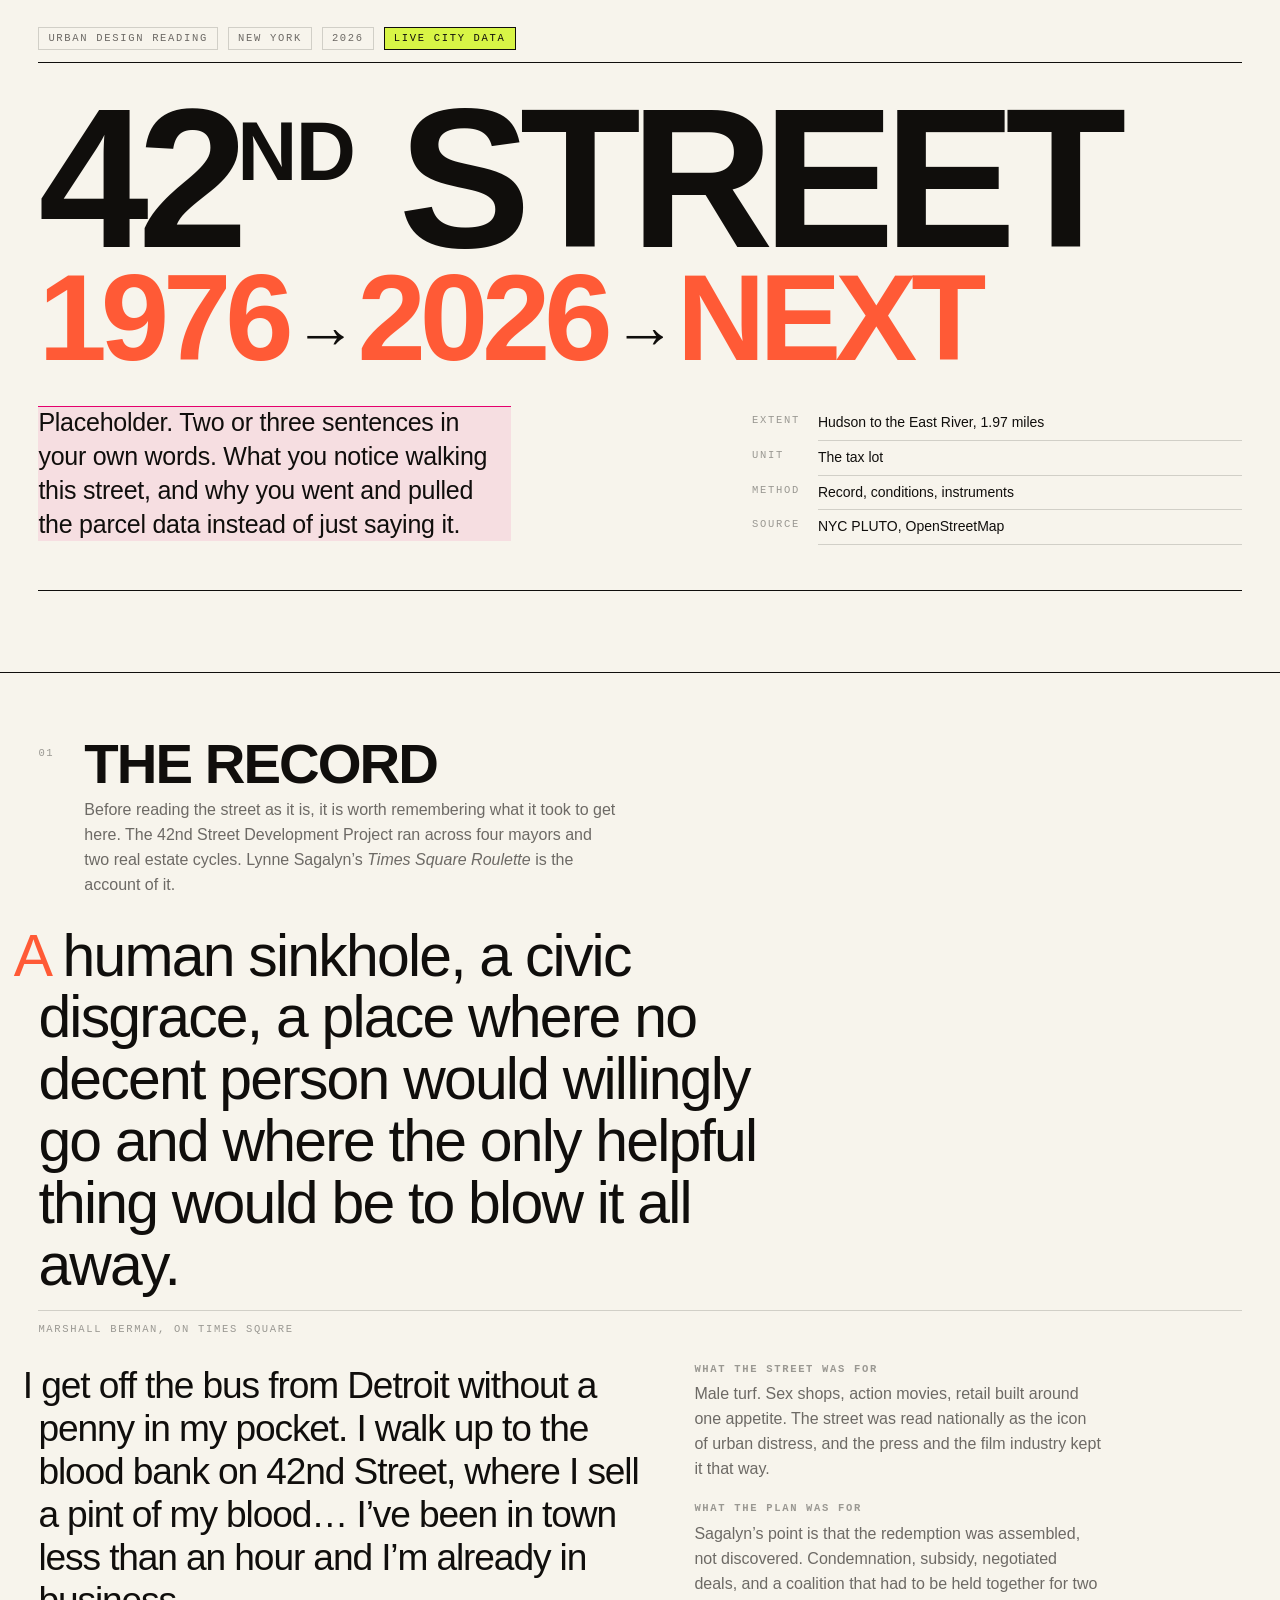
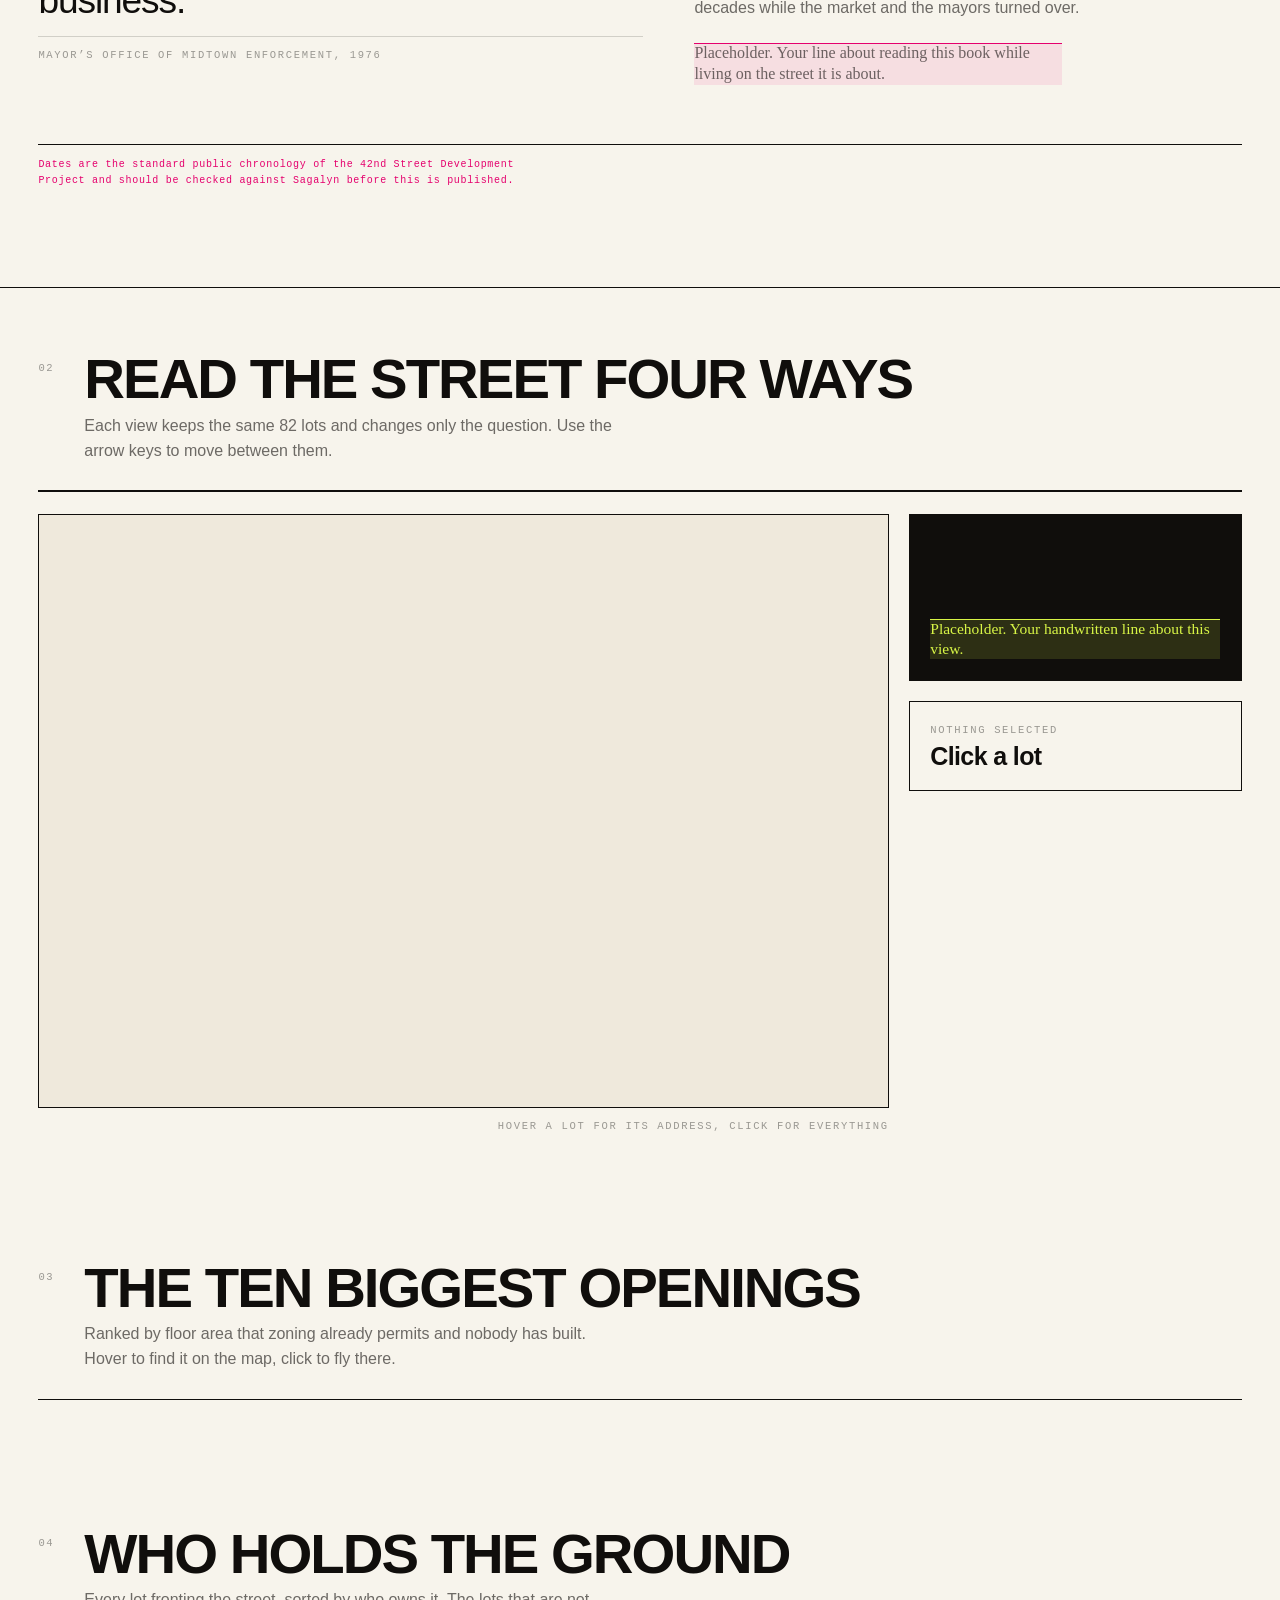
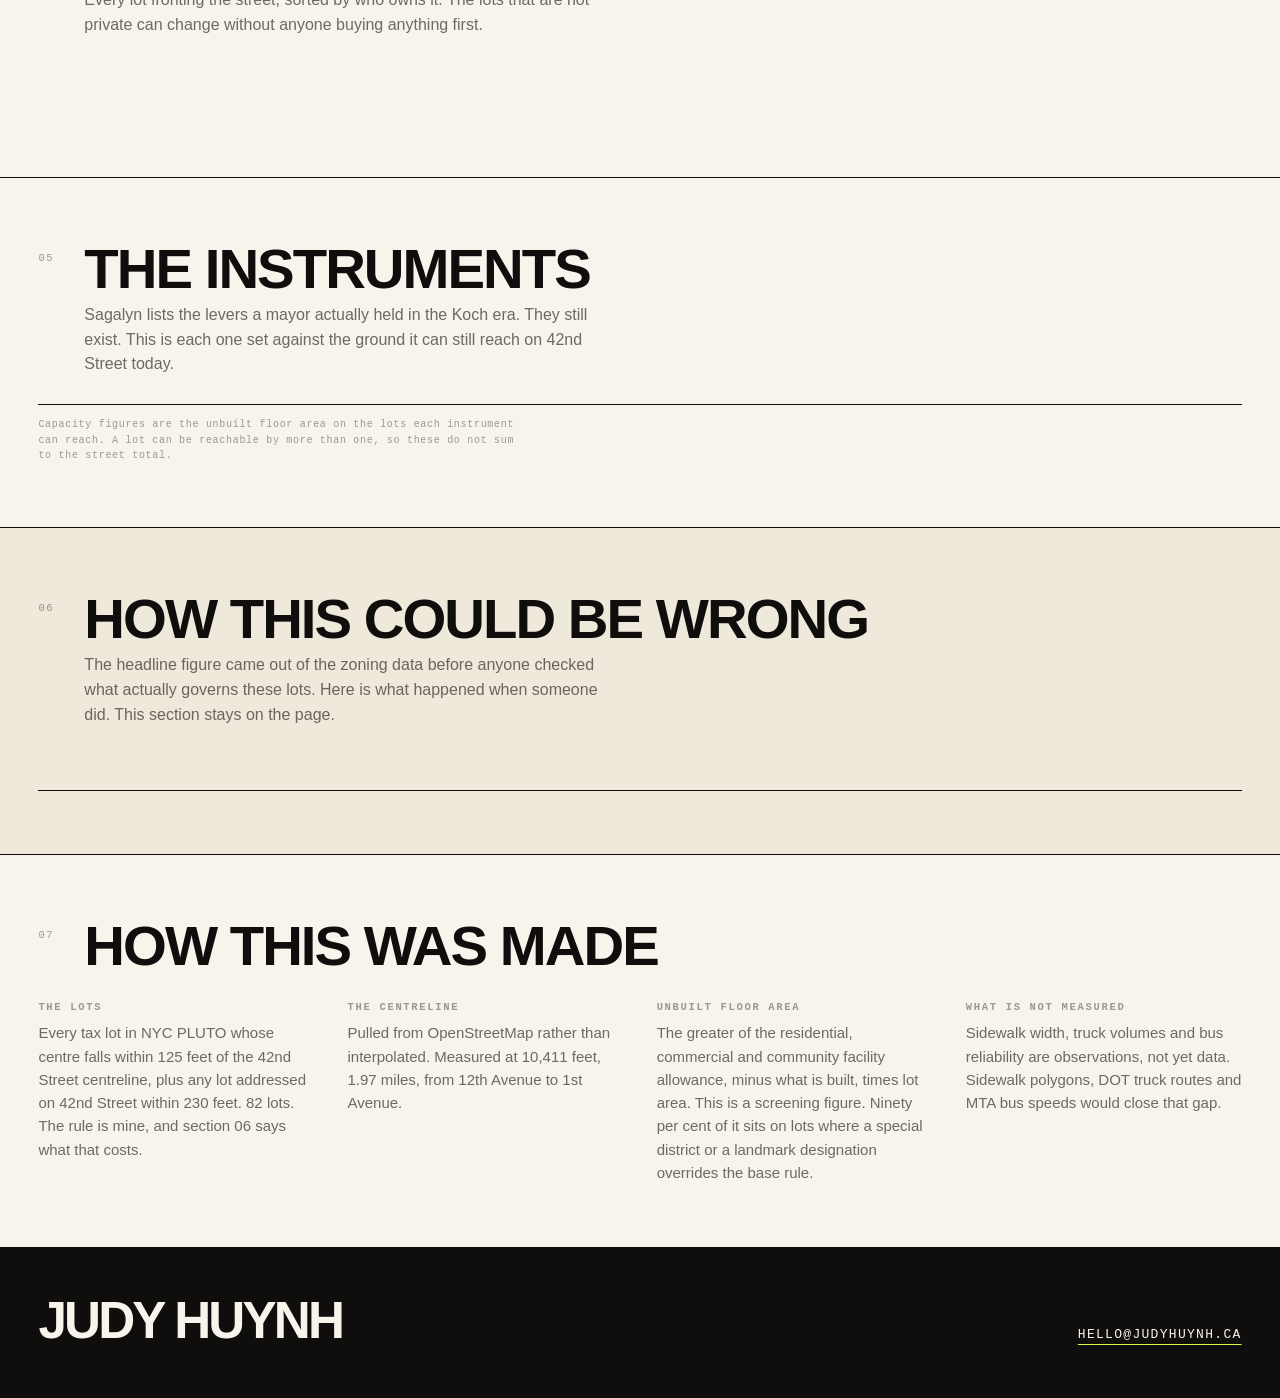
==== analysis/index.html @ 53ca60b9 "River to River: 42nd Street, split out of the judyhuynh.ca redesign Parcel-level reading of a Manhat" ====
<!doctype html>
<html lang="en">
<head>
<meta charset="utf-8">
<meta name="viewport" content="width=device-width,initial-scale=1">
<title>42nd Street, Lot by Lot</title>
<link href="https://api.mapbox.com/mapbox-gl-js/v3.6.0/mapbox-gl.css" rel="stylesheet">
<link href="style.css" rel="stylesheet">
<script>
/* Mapbox GL JS v3 starts a web worker, and Chrome refuses to create workers from
   file:// pages because each one is its own opaque origin. Rather than showing a
   grey box, say so and give the one command that fixes it. */
if (location.protocol === 'file:') {
  document.addEventListener('DOMContentLoaded', () => {
    const b = document.createElement('div');
    b.style.cssText = 'position:fixed;inset:0;z-index:9999;background:#0E0C0B;color:#F7F4EC;'
      + 'font:15px/1.7 ui-monospace,Menlo,monospace;padding:min(9vh,70px) min(8vw,60px);overflow:auto';
    b.innerHTML =
      '<div style="max-width:70ch">'
      + '<div style="font-size:12px;letter-spacing:.18em;color:#FF5A36;margin-bottom:18px">CANNOT RUN FROM A FILE URL</div>'
      + '<div style="font:600 clamp(24px,4vw,44px)/1.05 -apple-system,Helvetica,sans-serif;letter-spacing:-.03em;margin-bottom:22px">'
      + 'This page needs a local server</div>'
      + '<p>Mapbox starts a web worker. Chrome will not create a worker from a <code style="color:#D8F546">file://</code> page, '
      + 'because every file URL counts as its own security origin. That is the grey box.</p>'
      + '<p style="margin-top:20px">Open Terminal, paste this once, and leave it running:</p>'
      + '<pre style="background:#1A1614;border-left:3px solid #D8F546;padding:14px 16px;margin:12px 0 20px;'
      + 'white-space:pre-wrap;color:#D8F546">cd ~/Documents/GitHub/river-to-river\npython3 -m http.server 8042 --bind 127.0.0.1</pre>'
      + '<p>Then open <a style="color:#FF5A36" href="http://127.0.0.1:8042/">http://127.0.0.1:8042/</a> '
      + 'and click through to this page from there.</p>'
      + '<p style="margin-top:24px;color:rgba(247,244,236,.55)">The drawings that are pure SVG, like the unrolled street, '
      + 'work fine from a file URL. Only the Mapbox ones need this.</p>'
      + '</div>';
    document.body.appendChild(b);
  });
}
</script>
</head>
<body>

<!-- ══════════════════════════════ MASTHEAD ══════════════════════════════ -->
<header class="masthead">
  <div class="shell">
    <div class="rule-top">
      <span class="tag">Urban design reading</span>
      <span class="tag">New York</span>
      <span class="tag">2026</span>
      <span class="tag tag--live">Live city data</span>
    </div>

    <h1 class="display">
      42<span class="display__nd">nd</span> Street
      <em>1976<span class="display__to">&rarr;</span>2026<span class="display__to">&rarr;</span>next</em>
    </h1>

    <div class="masthead__grid">
      <p class="standfirst ph">Placeholder. Two or three sentences in your own words. What you notice walking this street, and why you went and pulled the parcel data instead of just saying it.</p>
      <dl class="colophon">
        <dt>Extent</dt><dd>Hudson to the East River, 1.97 miles</dd>
        <dt>Unit</dt><dd>The tax lot</dd>
        <dt>Method</dt><dd>Record, conditions, instruments</dd>
        <dt>Source</dt><dd>NYC PLUTO, OpenStreetMap</dd>
      </dl>
    </div>
  </div>
</header>

<!-- ══════════════════════════════ THE NUMBERS ═══════════════════════════ -->
<section class="figures" aria-label="Headline figures">
  <div class="shell figures__grid" id="figures"></div>
</section>


<!-- ══════════════════════════════ THE RECORD ════════════════════════════ -->
<section class="record" id="record">
  <div class="shell">
    <div class="section-head">
      <span class="numeral">01</span>
      <h2>The record</h2>
      <p class="section-head__sub">Before reading the street as it is, it is worth remembering what it took to get here. The 42nd Street Development Project ran across four mayors and two real estate cycles. Lynne Sagalyn&rsquo;s <cite>Times Square Roulette</cite> is the account of it.</p>
    </div>

    <figure class="quote quote--lead">
      <blockquote>A human sinkhole, a civic disgrace, a place where no decent person would willingly go and where the only helpful thing would be to blow it all away.</blockquote>
      <figcaption>Marshall Berman, on Times Square</figcaption>
    </figure>

    <div class="record__pair">
      <figure class="quote">
        <blockquote>I get off the bus from Detroit without a penny in my pocket. I walk up to the blood bank on 42nd Street, where I sell a pint of my blood&hellip; I&rsquo;ve been in town less than an hour and I&rsquo;m already in business.</blockquote>
        <figcaption>Mayor&rsquo;s Office of Midtown Enforcement, 1976</figcaption>
      </figure>
      <div class="record__gloss">
        <h4>What the street was for</h4>
        <p>Male turf. Sex shops, action movies, retail built around one appetite. The street was read nationally as the icon of urban distress, and the press and the film industry kept it that way.</p>
        <h4>What the plan was for</h4>
        <p>Sagalyn&rsquo;s point is that the redemption was assembled, not discovered. Condemnation, subsidy, negotiated deals, and a coalition that had to be held together for two decades while the market and the mayors turned over.</p>
        <p class="hand ph">Placeholder. Your line about reading this book while living on the street it is about.</p>
      </div>
    </div>

    <ol class="timeline" id="timeline"></ol>
    <p class="caption caption--warn">Dates are the standard public chronology of the 42nd Street Development Project and should be checked against Sagalyn before this is published.</p>

    <div class="lessons" id="lessons"></div>
  </div>
</section>

<!-- ══════════════════════════════ THE INSTRUMENT ════════════════════════ -->
<section class="instrument" id="instrument">
  <div class="shell">
    <div class="section-head">
      <span class="numeral">02</span>
      <h2>Read the street four ways</h2>
      <p class="section-head__sub">Each view keeps the same 82 lots and changes only the question. Use the arrow keys to move between them.</p>
    </div>

    <nav class="chapters" id="chapters" aria-label="Views"></nav>

    <div class="stage">
      <figure class="stage__map">
        <div id="map"></div>
        <figcaption class="stage__foot">
          <div class="legend" id="legend"></div>
          <span class="hint">Hover a lot for its address, click for everything</span>
        </figcaption>
      </figure>

      <aside class="stage__side">
        <div class="panel panel--headline">
          <output class="figure figure--xl" id="chapterBig">&nbsp;</output>
          <span class="figure__label" id="chapterLabel">&nbsp;</span>
          <p id="chapterBody"></p>
          <p class="hand ph" id="chapterNote">Placeholder. Your handwritten line about this view.</p>
        </div>

        <div class="panel panel--lot" id="lotPanel" data-empty="true">
          <span class="panel__eyebrow" id="lotEyebrow">Nothing selected</span>
          <h3 id="lotAddress">Click a lot</h3>
          <div class="capacity" id="lotCapacity" hidden>
            <div class="capacity__track">
              <span class="capacity__built" id="capBuilt"></span>
            </div>
            <div class="capacity__scale">
              <span id="capBuiltLabel">built</span>
              <span id="capAllowedLabel">allowed</span>
            </div>
          </div>
          <dl class="facts" id="lotFacts"></dl>
        </div>
      </aside>
    </div>
  </div>
</section>

<!-- ══════════════════════════════ THE LEAGUE TABLE ══════════════════════ -->
<section class="league" id="league">
  <div class="shell">
    <div class="section-head">
      <span class="numeral">03</span>
      <h2>The ten biggest openings</h2>
      <p class="section-head__sub">Ranked by floor area that zoning already permits and nobody has built. Hover to find it on the map, click to fly there.</p>
    </div>
    <ol class="table" id="leagueTable"></ol>
  </div>
</section>

<!-- ══════════════════════════════ OWNERSHIP ═════════════════════════════ -->
<section class="ownership" id="ownership">
  <div class="shell">
    <div class="section-head">
      <span class="numeral">04</span>
      <h2>Who holds the ground</h2>
      <p class="section-head__sub">Every lot fronting the street, sorted by who owns it. The lots that are not private can change without anyone buying anything first.</p>
    </div>
    <div class="split" id="ownershipSplit"></div>
    <div class="waffle" id="waffle" aria-hidden="true"></div>
    <p class="waffle__note" id="ownershipNote"></p>
  </div>
</section>


<!-- ══════════════════════════════ INSTRUMENTS ═══════════════════════════ -->
<section class="instruments" id="instruments">
  <div class="shell">
    <div class="section-head">
      <span class="numeral">05</span>
      <h2>The instruments</h2>
      <p class="section-head__sub">Sagalyn lists the levers a mayor actually held in the Koch era. They still exist. This is each one set against the ground it can still reach on 42nd Street today.</p>
    </div>
    <div class="matrix" id="matrix"></div>
    <p class="caption">Capacity figures are the unbuilt floor area on the lots each instrument can reach. A lot can be reachable by more than one, so these do not sum to the street total.</p>
  </div>
</section>

<!-- ══════════════════════════════ CONFIDENCE ════════════════════════════ -->
<section class="confidence" id="confidence">
  <div class="shell">
    <div class="section-head">
      <span class="numeral">06</span>
      <h2>How this could be wrong</h2>
      <p class="section-head__sub">The headline figure came out of the zoning data before anyone checked what actually governs these lots. Here is what happened when someone did. This section stays on the page.</p>
    </div>
    <div class="grades" id="gradeBars"></div>
    <div class="caveats" id="caveats"></div>
  </div>
</section>

<!-- ══════════════════════════════ METHOD ════════════════════════════════ -->
<section class="method">
  <div class="shell">
    <div class="section-head">
      <span class="numeral">07</span>
      <h2>How this was made</h2>
    </div>
    <div class="method__grid">
      <div>
        <h4>The lots</h4>
        <p>Every tax lot in NYC PLUTO whose centre falls within 125 feet of the 42nd Street centreline, plus any lot addressed on 42nd Street within 230 feet. 82 lots. The rule is mine, and section 06 says what that costs.</p>
      </div>
      <div>
        <h4>The centreline</h4>
        <p>Pulled from OpenStreetMap rather than interpolated. Measured at 10,411 feet, 1.97 miles, from 12th Avenue to 1st Avenue.</p>
      </div>
      <div>
        <h4>Unbuilt floor area</h4>
        <p>The greater of the residential, commercial and community facility allowance, minus what is built, times lot area. This is a screening figure. Ninety per cent of it sits on lots where a special district or a landmark designation overrides the base rule.</p>
      </div>
      <div>
        <h4>What is not measured</h4>
        <p>Sidewalk width, truck volumes and bus reliability are observations, not yet data. Sidewalk polygons, DOT truck routes and MTA bus speeds would close that gap.</p>
      </div>
    </div>
  </div>
</section>

<footer class="foot">
  <div class="shell foot__grid">
    <span class="display display--sm">Judy Huynh</span>
    <a href="mailto:hello@judyhuynh.ca">hello@judyhuynh.ca</a>
  </div>
</footer>

<div class="tooltip" id="tooltip" role="status" aria-live="polite"></div>

<script src="data.js"></script>
<script src="https://api.mapbox.com/mapbox-gl-js/v3.6.0/mapbox-gl.js"></script>
<script src="scripts.js"></script>
</body>
</html>
---- analysis/style.css ----
/* ═══════════════════════════════════════════════════════════════════════
   42nd STREET, LOT BY LOT
   Palette is deliberately loud: bone paper, hard black, one electric
   accent that only ever means "unused capacity".
   ═══════════════════════════════════════════════════════════════════════ */

:root{
  /* ground */
  --paper:        #F7F4EC;
  --paper-warm:   #EFE9DC;
  --ink:          #100E0C;
  --ink-60:       rgba(16,14,12,.60);
  --ink-40:       rgba(16,14,12,.40);
  --hair:         rgba(16,14,12,.16);

  /* the loud ones */
  --volt:         #D8F546;   /* electric lime, the accent that carries capacity */
  --volt-deep:    #A9C900;
  --flare:        #FF5A36;   /* coral, the high end of every ramp */
  --magenta:      #E5006D;   /* the very top */
  --cobalt:       #1B4CFF;   /* city ownership */
  --grape:        #7C3AED;   /* tax exempt */
  --stone:        #B9B1A1;   /* private, deliberately dull */

  /* type */
  --sans: "Helvetica Neue", Inter, Arial, sans-serif;
  --mono: ui-monospace, "SF Mono", SFMono-Regular, Menlo, monospace;
  --hand: "Bradley Hand", "Snell Roundhand", "Segoe Print", cursive;

  --shell: 1440px;
  --gut: clamp(16px, 3vw, 44px);
}

*{ box-sizing:border-box }
html{ scroll-behavior:smooth }
body{
  margin:0; background:var(--paper); color:var(--ink);
  font-family:var(--sans); font-size:17px; line-height:1.55;
  -webkit-font-smoothing:antialiased; text-rendering:optimizeLegibility;
}
.shell{ max-width:var(--shell); margin:0 auto; padding-inline:var(--gut) }

h1,h2,h3,h4{ margin:0; font-weight:600; letter-spacing:-.03em; line-height:1 }
p{ margin:0 }
a{ color:inherit }

/* ── shared type ──────────────────────────────────────────────────────── */
.tag,.numeral,.figure__label,.panel__eyebrow,.hint,.legend,.facts,.colophon dt{
  font-family:var(--mono); font-size:10.5px; letter-spacing:.16em; text-transform:uppercase;
}
.ph{ background:rgba(229,0,109,.09); box-shadow:0 1px 0 var(--magenta) inset; }
.hand{ font-family:var(--hand); font-size:19px; line-height:1.3; color:var(--magenta); letter-spacing:0 }

/* ── masthead ─────────────────────────────────────────────────────────── */
.masthead{ padding-top:clamp(16px,3vh,30px) }
.rule-top{
  display:flex; gap:10px; flex-wrap:wrap; align-items:center;
  padding-bottom:12px; border-bottom:1.5px solid var(--ink);
}
.tag{ color:var(--ink-60); border:1px solid var(--hair); padding:5px 9px; line-height:1 }
.tag--live{ background:var(--volt); border-color:var(--ink); color:var(--ink) }

.display{
  font-size:clamp(58px, 15.5vw, 232px); line-height:.80; letter-spacing:-.055em;
  font-weight:700; margin:clamp(18px,4vh,44px) 0 clamp(20px,4vh,40px); text-transform:uppercase;
}
.display__nd{ font-size:.42em; vertical-align:super; letter-spacing:-.02em }
.display em{
  display:block; font-style:normal; color:var(--flare);
  font-size:.62em; line-height:.86; letter-spacing:-.05em; margin-top:.06em;
}
.display__to{ font-size:.5em; color:var(--ink); padding:0 .12em; vertical-align:.08em }
.display--sm{ font-size:clamp(28px,4vw,52px); margin:0 }

.masthead__grid{
  display:grid; grid-template-columns:minmax(0,1.15fr) minmax(0,.85fr);
  gap:clamp(20px,4vw,64px); align-items:start;
  padding-bottom:clamp(24px,5vh,52px); border-bottom:1.5px solid var(--ink);
}
@media (max-width:820px){ .masthead__grid{ grid-template-columns:1fr } }
.standfirst{ font-size:clamp(19px,2.1vw,25px); line-height:1.35; letter-spacing:-.01em; max-width:34ch }
.colophon{ display:grid; grid-template-columns:auto 1fr; gap:6px 18px; margin:6px 0 0; align-content:start }
.colophon dt{ color:var(--ink-40) }
.colophon dd{ margin:0; font-size:14px; border-bottom:1px solid var(--hair); padding-bottom:6px }

/* ── headline figures ─────────────────────────────────────────────────── */
.figures{ padding:clamp(22px,4vh,44px) 0 clamp(28px,5vh,56px); border-bottom:1.5px solid var(--ink) }
.figures__grid{ display:grid; grid-template-columns:repeat(4,1fr); gap:clamp(12px,2.4vw,34px) }
@media (max-width:900px){ .figures__grid{ grid-template-columns:repeat(2,1fr) } }
.figure{ display:block; font-family:var(--mono); letter-spacing:-.04em; line-height:.94 }
.figures .figure{ font-size:clamp(32px,4.9vw,66px); white-space:nowrap }
.figures .figure em{ font-style:normal; color:var(--flare) }
.figure__label{ display:block; color:var(--ink-60); margin-top:10px; max-width:22ch }
.figures__grid > div{ border-top:1.5px solid var(--ink); padding-top:12px }

/* ── section furniture ────────────────────────────────────────────────── */
section{ padding:clamp(38px,7vh,86px) 0 }
.section-head{ display:grid; grid-template-columns:auto 1fr; gap:6px clamp(16px,2.5vw,30px); margin-bottom:clamp(18px,3vh,34px) }
.numeral{ color:var(--ink-40); padding-top:9px }
.section-head h2{ font-size:clamp(28px,4.4vw,58px); letter-spacing:-.035em; text-transform:uppercase }
.section-head__sub{ grid-column:2; max-width:60ch; color:var(--ink-60); font-size:16px }

/* ── chapters ─────────────────────────────────────────────────────────── */
.chapters{ display:grid; grid-template-columns:repeat(4,1fr); gap:0; border:1.5px solid var(--ink); margin-bottom:clamp(14px,2.4vh,22px) }
@media (max-width:820px){ .chapters{ grid-template-columns:repeat(2,1fr) } }
.chapter{
  appearance:none; background:none; border:0; border-right:1.5px solid var(--ink);
  padding:14px 16px 16px; text-align:left; cursor:pointer; color:var(--ink-60);
  font:inherit; transition:background .18s ease, color .18s ease;
}
.chapter:last-child{ border-right:0 }
.chapter:hover{ background:var(--paper-warm); color:var(--ink) }
.chapter[aria-selected="true"]{ background:var(--volt); color:var(--ink) }
.chapter b{ display:block; font-size:clamp(15px,1.5vw,19px); font-weight:600; letter-spacing:-.02em; margin-top:3px }
.chapter i{ font-family:var(--mono); font-size:9.5px; letter-spacing:.16em; text-transform:uppercase; font-style:normal; opacity:.75 }

/* ── stage ────────────────────────────────────────────────────────────── */
.stage{ display:grid; grid-template-columns:minmax(0,1fr) clamp(300px,26vw,380px); gap:clamp(12px,1.6vw,20px) }
@media (max-width:1040px){ .stage{ grid-template-columns:1fr } }
.stage__map{ margin:0 }
#map{ height:clamp(420px,66vh,660px); border:1.5px solid var(--ink); background:var(--paper-warm) }
.stage__foot{ display:flex; justify-content:space-between; gap:18px; flex-wrap:wrap; padding-top:10px }
.hint{ color:var(--ink-40) }
.legend{ display:flex; gap:16px; flex-wrap:wrap; color:var(--ink-60) }
.legend span{ display:inline-flex; gap:7px; align-items:center }
.legend i{ width:12px; height:12px; border-radius:50%; display:block; border:1px solid rgba(16,14,12,.25) }

.stage__side{ display:grid; gap:clamp(12px,1.6vw,20px); align-content:start }
.panel{ border:1.5px solid var(--ink); padding:clamp(16px,1.6vw,22px) }
.panel--headline{ background:var(--ink); color:var(--paper) }
.panel--headline .figure{ font-size:clamp(30px,3.6vw,46px); color:var(--volt) }
.panel--headline .figure__label{ color:rgba(247,244,236,.6) }
.panel--headline p{ margin-top:14px; font-size:15.5px; color:rgba(247,244,236,.86) }
.panel--headline .hand{ color:var(--volt); margin-top:14px }
.panel--headline .ph{ background:rgba(216,245,70,.14); box-shadow:0 1px 0 var(--volt) inset }

.panel__eyebrow{ display:block; color:var(--ink-40) }
.panel--lot h3{ font-size:clamp(19px,2vw,25px); letter-spacing:-.025em; margin:6px 0 0 }
.panel--lot[data-empty="true"] .facts{ display:none }

.capacity{ margin-top:16px }
.capacity__track{ height:10px; background:repeating-linear-gradient(90deg,var(--volt) 0 4px,transparent 4px 8px); border:1px solid var(--ink); position:relative }
.capacity__built{ position:absolute; inset:0 auto 0 0; background:var(--ink); transition:width .5s cubic-bezier(.3,.9,.25,1) }
.capacity__scale{ display:flex; justify-content:space-between; font-family:var(--mono); font-size:10px; letter-spacing:.1em; text-transform:uppercase; color:var(--ink-60); margin-top:7px }

.facts{ display:grid; gap:0; margin:16px 0 0 }
.facts div{ display:flex; justify-content:space-between; gap:14px; padding:7px 0; border-top:1px solid var(--hair) }
.facts dt{ color:var(--ink-40) }
.facts dd{ margin:0; text-align:right; font-family:var(--mono); font-size:11.5px; letter-spacing:.02em; text-transform:none; color:var(--ink) }

/* ── league table ─────────────────────────────────────────────────────── */
.table{ list-style:none; margin:0; padding:0; border-top:1.5px solid var(--ink) }
.table li{ border-bottom:1px solid var(--hair) }
.row{
  display:grid; grid-template-columns:44px minmax(0,1.5fr) minmax(0,1.6fr) 96px minmax(0,1fr);
  gap:clamp(10px,1.6vw,24px); align-items:center; width:100%;
  background:none; border:0; padding:13px 6px; cursor:pointer; font:inherit; text-align:left;
  transition:background .16s ease, padding-left .16s ease;
}
@media (max-width:900px){
  .row{ grid-template-columns:34px minmax(0,1fr) 84px; }
  .row__owner,.row__bar{ display:none }
}
.row:hover,.row.is-active{ background:var(--volt); padding-left:14px }
.row__rank{ font-family:var(--mono); font-size:11px; color:var(--ink-40) }
.row:hover .row__rank{ color:var(--ink) }
.row__addr{ font-size:clamp(15px,1.5vw,19px); font-weight:600; letter-spacing:-.02em; overflow:hidden; text-overflow:ellipsis; white-space:nowrap }
.row__owner{ font-family:var(--mono); font-size:11px; color:var(--ink-60); overflow:hidden; text-overflow:ellipsis; white-space:nowrap; text-transform:uppercase; letter-spacing:.08em }
.row__num{ font-family:var(--mono); font-size:13px; text-align:right; letter-spacing:-.01em }
.row__bar{ height:9px; background:var(--paper-warm); border:1px solid var(--hair); position:relative }
.row__bar i{ position:absolute; inset:0 auto 0 0; background:var(--flare) }
.row:hover .row__bar{ border-color:var(--ink) }

/* ── ownership ────────────────────────────────────────────────────────── */
.split{ display:grid; grid-template-columns:repeat(auto-fit,minmax(190px,1fr)); gap:clamp(12px,2vw,26px) }
.split > div{ border-top:1.5px solid var(--ink); padding-top:12px }
.split .figure{ font-size:clamp(28px,3.6vw,48px) }
.swatch{ width:14px; height:14px; display:inline-block; border:1px solid var(--ink); vertical-align:-2px; margin-right:8px }
.waffle{ display:grid; grid-template-columns:repeat(41,1fr); gap:4px; margin-top:clamp(20px,3vh,34px) }
@media (max-width:820px){ .waffle{ grid-template-columns:repeat(21,1fr) } }
.waffle span{ aspect-ratio:1; border:1px solid rgba(16,14,12,.22) }

.waffle__note{ margin-top:clamp(16px,2.4vh,26px); font-size:clamp(18px,2vw,25px); line-height:1.3;
  letter-spacing:-.015em; max-width:44ch }
.waffle__note b{ font-weight:600; box-shadow:0 -.5em 0 var(--volt) inset }


/* ── the record ───────────────────────────────────────────────────────── */
.record{ border-bottom:1.5px solid var(--ink) }
.quote{ margin:0 0 clamp(20px,3vh,34px) }
.quote blockquote{
  margin:0; font-size:clamp(21px,2.9vw,40px); line-height:1.16; letter-spacing:-.03em; font-weight:500;
  text-indent:-.42em;
}
.quote--lead blockquote{ max-width:24ch; font-size:clamp(26px,4.6vw,64px); line-height:1.05 }
.quote--lead blockquote::first-letter{ color:var(--flare) }
.quote figcaption{
  font-family:var(--mono); font-size:10.5px; letter-spacing:.16em; text-transform:uppercase;
  color:var(--ink-40); margin-top:14px; padding-top:10px; border-top:1px solid var(--hair);
}
.record__pair{ display:grid; grid-template-columns:minmax(0,1.05fr) minmax(0,.95fr); gap:clamp(20px,4vw,60px);
  padding-bottom:clamp(24px,4vh,48px) }
@media (max-width:900px){ .record__pair{ grid-template-columns:1fr } }
.record__gloss h4{ font-family:var(--mono); font-size:10.5px; letter-spacing:.16em; text-transform:uppercase;
  color:var(--ink-40); margin:0 0 8px }
.record__gloss h4+p{ margin-bottom:22px }
.record__gloss p{ font-size:16px; color:var(--ink-60); max-width:46ch }

/* timeline: one horizontal band, fifty years */
.timeline{
  list-style:none; margin:clamp(10px,2vh,20px) 0 0; padding:0;
  display:grid; grid-auto-flow:column; grid-auto-columns:minmax(112px,1fr);
  overflow-x:auto; border-top:1.5px solid var(--ink); scrollbar-width:thin;
}
.timeline li{ padding:14px 14px 18px 0; border-right:1px solid var(--hair); position:relative }
.timeline li::before{
  content:""; position:absolute; top:-1.5px; left:0; width:9px; height:9px;
  background:var(--ink); transform:translateY(-50%);
}
.timeline li[data-key="true"]::before{ background:var(--flare); width:13px; height:13px }
.timeline b{ display:block; font-family:var(--mono); font-size:13px; letter-spacing:.04em; margin-bottom:7px }
.timeline li[data-key="true"] b{ color:var(--flare) }
.timeline span{ display:block; font-size:13.5px; line-height:1.3; color:var(--ink-60) }
.caption{ font-family:var(--mono); font-size:10px; letter-spacing:.07em; color:var(--ink-40); margin-top:12px; max-width:80ch }
.caption--warn{ color:var(--magenta) }

.lessons{ display:grid; grid-template-columns:repeat(auto-fit,minmax(230px,1fr)); gap:clamp(14px,2.4vw,32px);
  margin-top:clamp(26px,4vh,52px) }
.lessons > div{ border-top:1.5px solid var(--ink); padding-top:13px }
.lessons h4{ font-size:clamp(17px,1.8vw,22px); letter-spacing:-.02em; margin-bottom:8px }
.lessons p{ font-size:15px; color:var(--ink-60) }

/* ── instruments matrix ───────────────────────────────────────────────── */
.instruments{ border-top:1.5px solid var(--ink) }
.matrix{ border-top:1.5px solid var(--ink) }
.instrument-row{
  display:grid; grid-template-columns:34px minmax(0,1.25fr) minmax(0,1.5fr) 128px minmax(0,.9fr);
  gap:clamp(10px,1.8vw,26px); align-items:start; padding:16px 0; border-bottom:1px solid var(--hair);
}
@media (max-width:900px){
  .instrument-row{ grid-template-columns:28px minmax(0,1fr); }
  .instrument-row__reach,.instrument-row__num,.instrument-row__bar{ grid-column:2 }
}
.instrument-row__n{ font-family:var(--mono); font-size:11px; color:var(--ink-40); padding-top:4px }
.instrument-row__name{ font-size:clamp(16px,1.7vw,21px); font-weight:600; letter-spacing:-.02em }
.instrument-row__reach{ font-size:14.5px; color:var(--ink-60) }
.instrument-row__note{ display:block; font-style:normal; font-family:var(--mono); font-size:10.5px;
  letter-spacing:.06em; color:var(--magenta); margin-top:8px; line-height:1.5 }
.instrument-row__num{ font-family:var(--mono); font-size:13px; text-align:right }
.instrument-row__num em{ display:block; font-style:normal; font-size:10px; letter-spacing:.14em;
  text-transform:uppercase; color:var(--ink-40); margin-top:4px }
.instrument-row__bar{ height:10px; border:1px solid var(--hair); background:var(--paper-warm); position:relative; margin-top:5px }
.instrument-row__bar i{ position:absolute; inset:0 auto 0 0; background:var(--cobalt) }
.instrument-row:hover{ background:var(--paper-warm) }

/* ── confidence ───────────────────────────────────────────────────────── */
.confidence{ border-top:1.5px solid var(--ink); background:var(--paper-warm) }
.grades{ display:grid; grid-template-columns:repeat(3,1fr); gap:clamp(12px,2vw,26px); margin-bottom:clamp(26px,4vh,50px) }
@media (max-width:820px){ .grades{ grid-template-columns:1fr } }
.grade{ display:flex; flex-direction:column; border-top:1.5px solid var(--ink); padding-top:12px }
.grade__bar{ height:12px; margin-bottom:14px; background:var(--volt) }
.grade--special .grade__bar{ background:var(--flare) }
.grade--landmark .grade__bar{ background:var(--magenta) }
.grade .figure{ font-size:clamp(24px,3vw,38px) }
.grade p{ font-size:14.5px; color:var(--ink-60); margin-top:10px }

.caveats{ display:grid; gap:0; border-top:1.5px solid var(--ink) }
.caveat{ display:grid; grid-template-columns:44px minmax(0,1fr); gap:clamp(10px,2vw,26px);
  padding:18px 0; border-bottom:1px solid var(--hair) }
.caveat__n{ font-family:var(--mono); font-size:11px; color:var(--magenta); padding-top:3px }
.caveat h4{ font-size:clamp(17px,1.9vw,23px); letter-spacing:-.02em; margin-bottom:7px }
.caveat p{ font-size:15.5px; color:var(--ink-60); max-width:78ch }

/* flags in the league table */
.flag{ font-family:var(--mono); font-style:normal; font-size:9px; letter-spacing:.14em; text-transform:uppercase;
  padding:3px 6px; margin-left:10px; vertical-align:2px; border:1px solid currentColor }
.flag--landmark{ color:var(--magenta) }
.flag--special{ color:var(--ink-40) }

/* ── method ───────────────────────────────────────────────────────────── */
.method{ border-top:1.5px solid var(--ink) }
.method__grid{ display:grid; grid-template-columns:repeat(auto-fit,minmax(215px,1fr)); gap:clamp(16px,2.6vw,38px) }
.method__grid h4{ font-family:var(--mono); font-size:10.5px; letter-spacing:.16em; text-transform:uppercase; color:var(--ink-40); margin-bottom:9px }
.method__grid p{ font-size:15px; color:var(--ink-60) }

/* ── foot ─────────────────────────────────────────────────────────────── */
.foot{ background:var(--ink); color:var(--paper); padding:clamp(34px,6vh,72px) 0 }
.foot__grid{ display:flex; justify-content:space-between; align-items:baseline; gap:20px; flex-wrap:wrap }
.foot a{ font-family:var(--mono); font-size:13px; letter-spacing:.1em; text-transform:uppercase;
  text-decoration-color:var(--volt); text-underline-offset:6px }

/* ── tooltip ──────────────────────────────────────────────────────────── */
.tooltip{
  position:fixed; z-index:60; pointer-events:none; opacity:0; transform:translateY(3px);
  transition:opacity .13s ease, transform .13s ease;
  background:var(--ink); color:var(--paper); padding:9px 11px; max-width:250px;
  border-left:3px solid var(--volt);
}
.tooltip[data-show="true"]{ opacity:1; transform:none }
.tooltip b{ display:block; font-size:14px; letter-spacing:-.01em; margin-bottom:3px }
.tooltip span{ font-family:var(--mono); font-size:10.5px; letter-spacing:.1em; text-transform:uppercase; color:var(--volt) }

/* ── mapbox overrides ─────────────────────────────────────────────────── */
.mapboxgl-ctrl-group{ border-radius:0 !important; border:1.5px solid var(--ink) !important; box-shadow:none !important }
.mapboxgl-ctrl-group button+button{ border-top:1px solid var(--hair) !important }
.mapboxgl-ctrl-attrib{ font-family:var(--mono); font-size:9px }

@media (prefers-reduced-motion:reduce){
  *{ animation:none !important; transition:none !important }
  html{ scroll-behavior:auto }
}
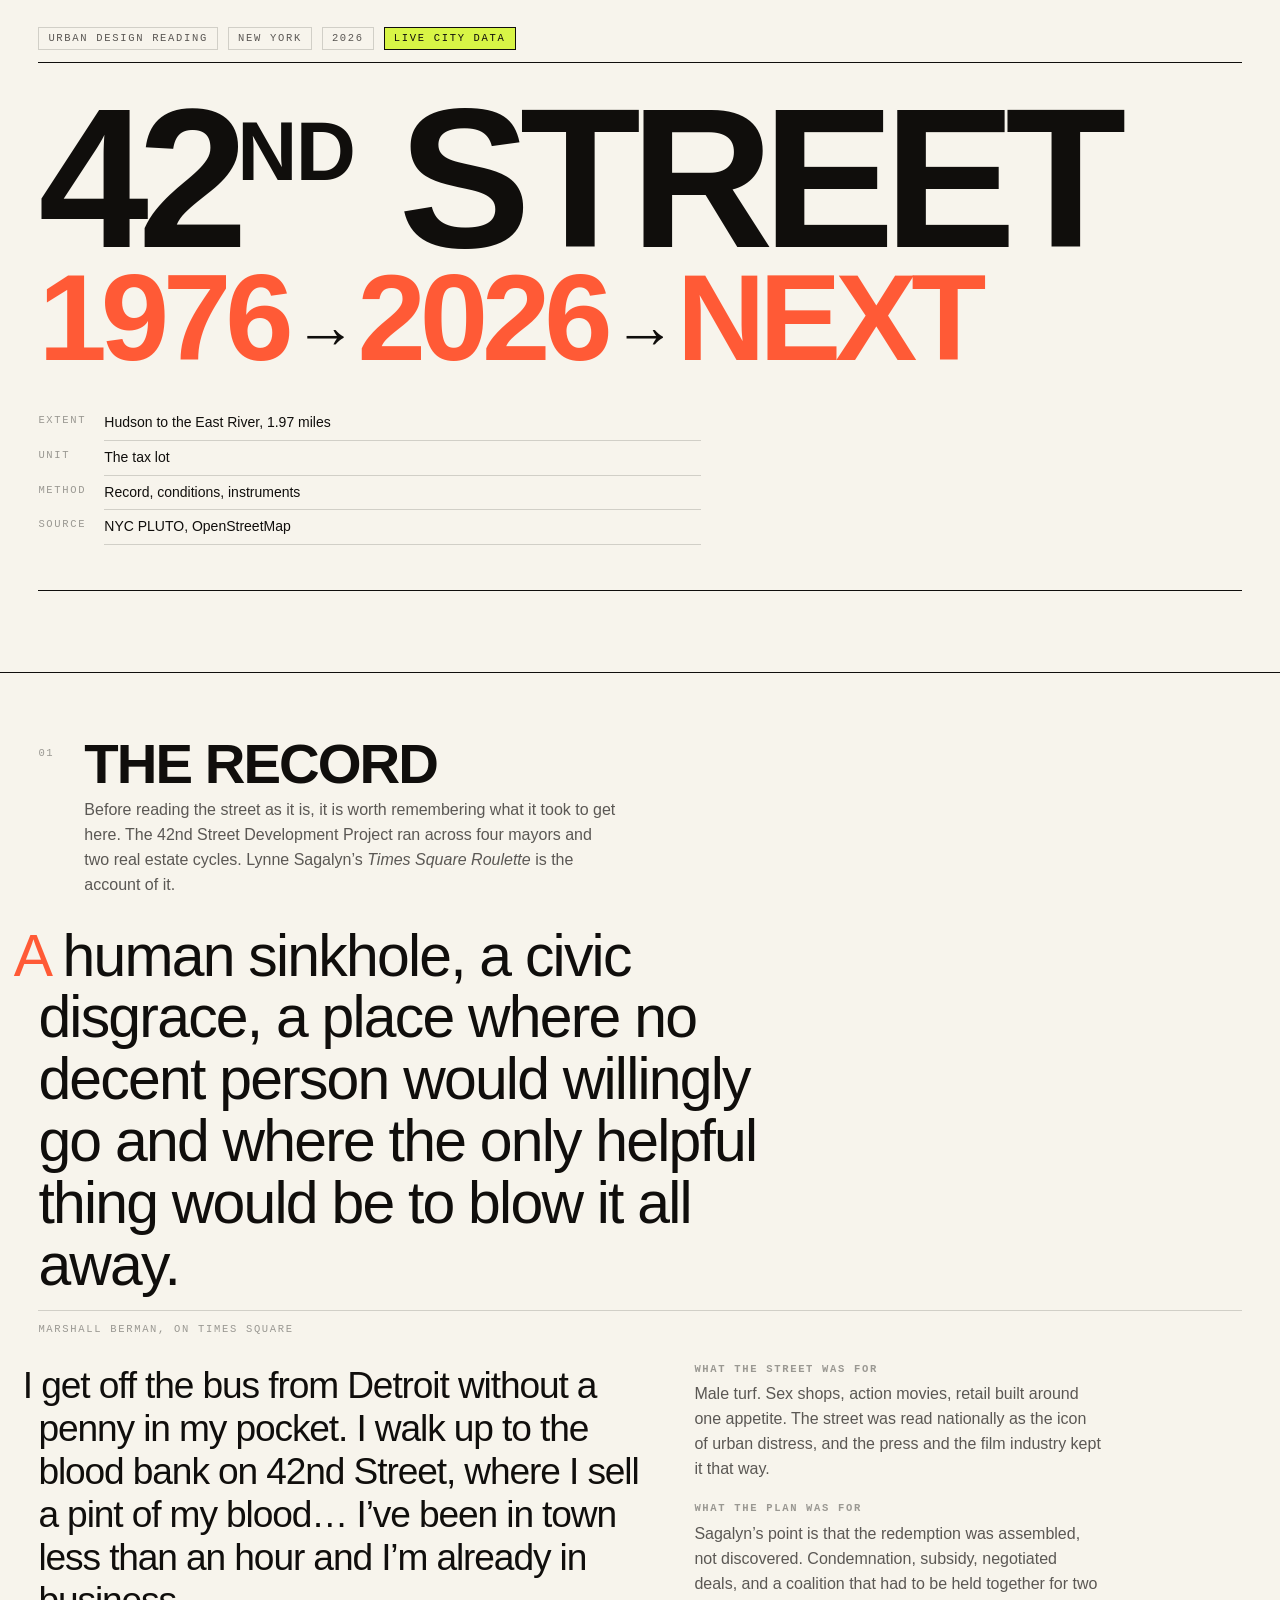
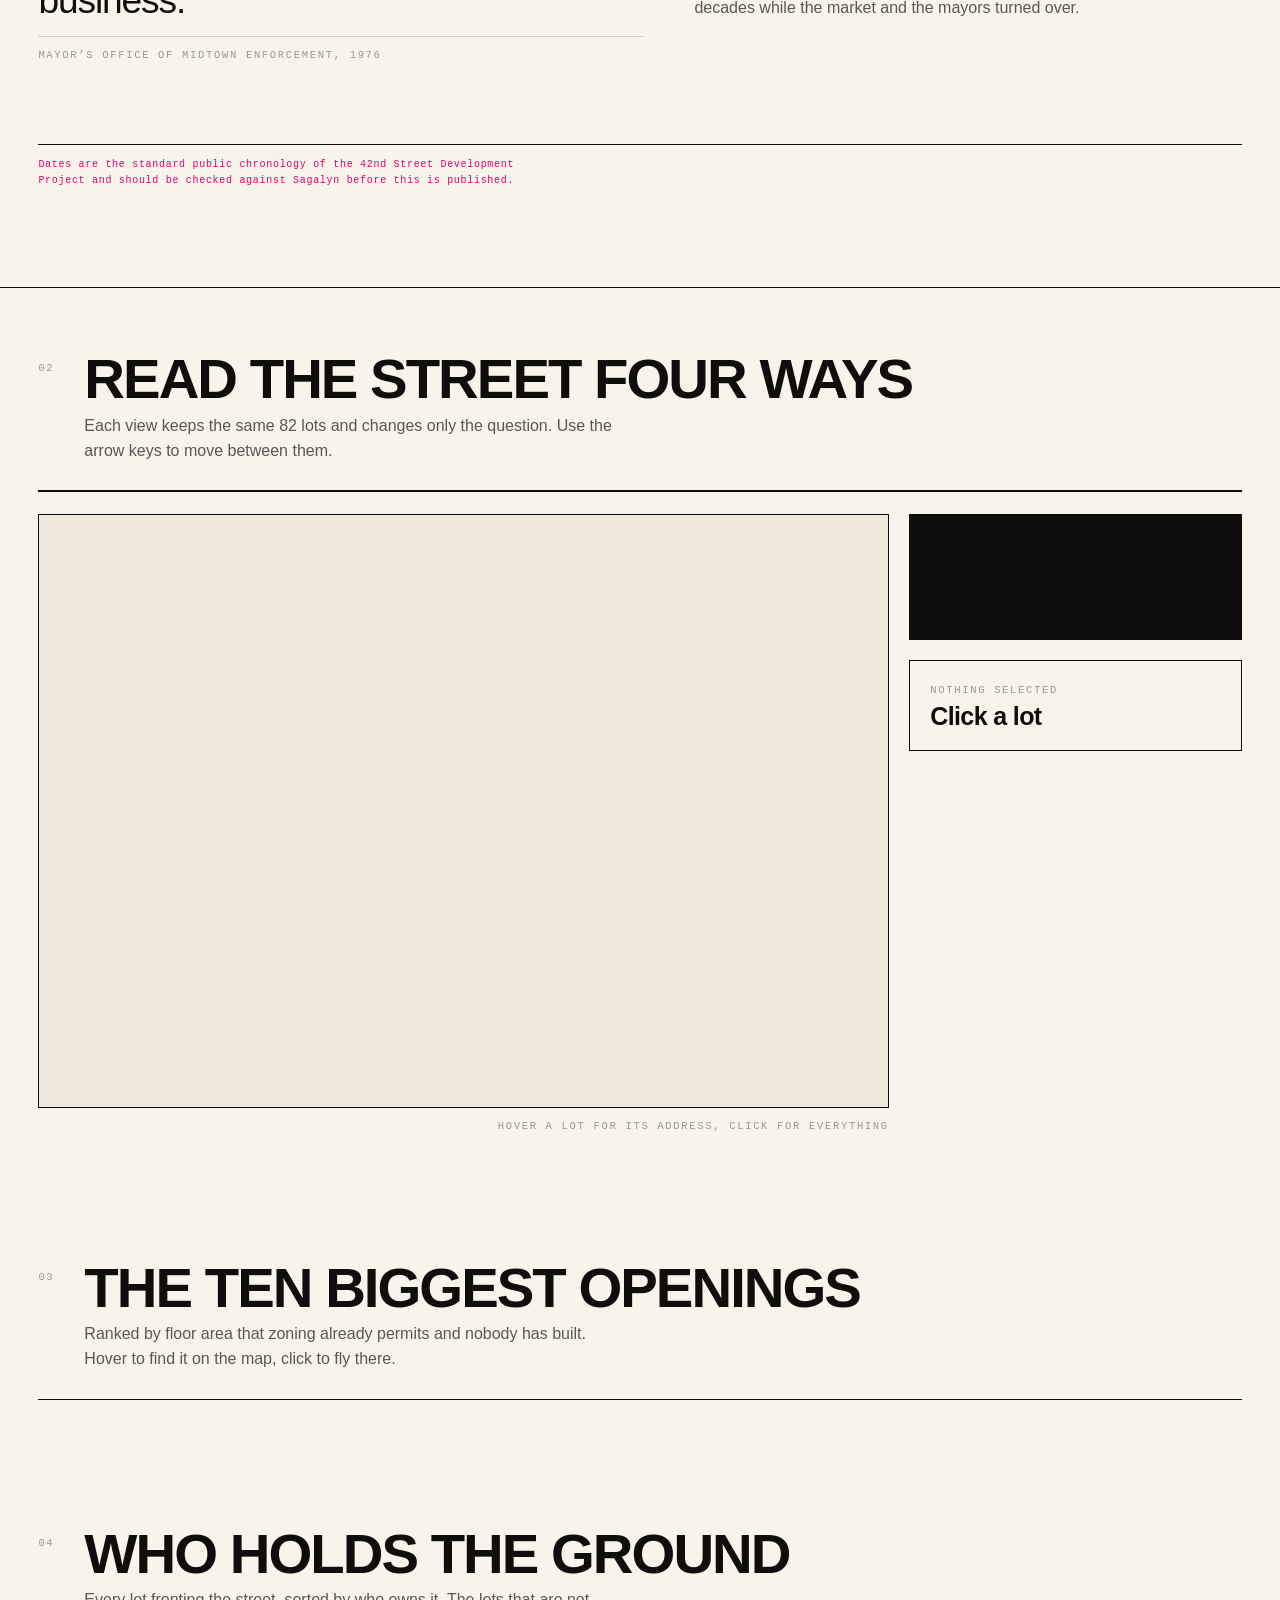
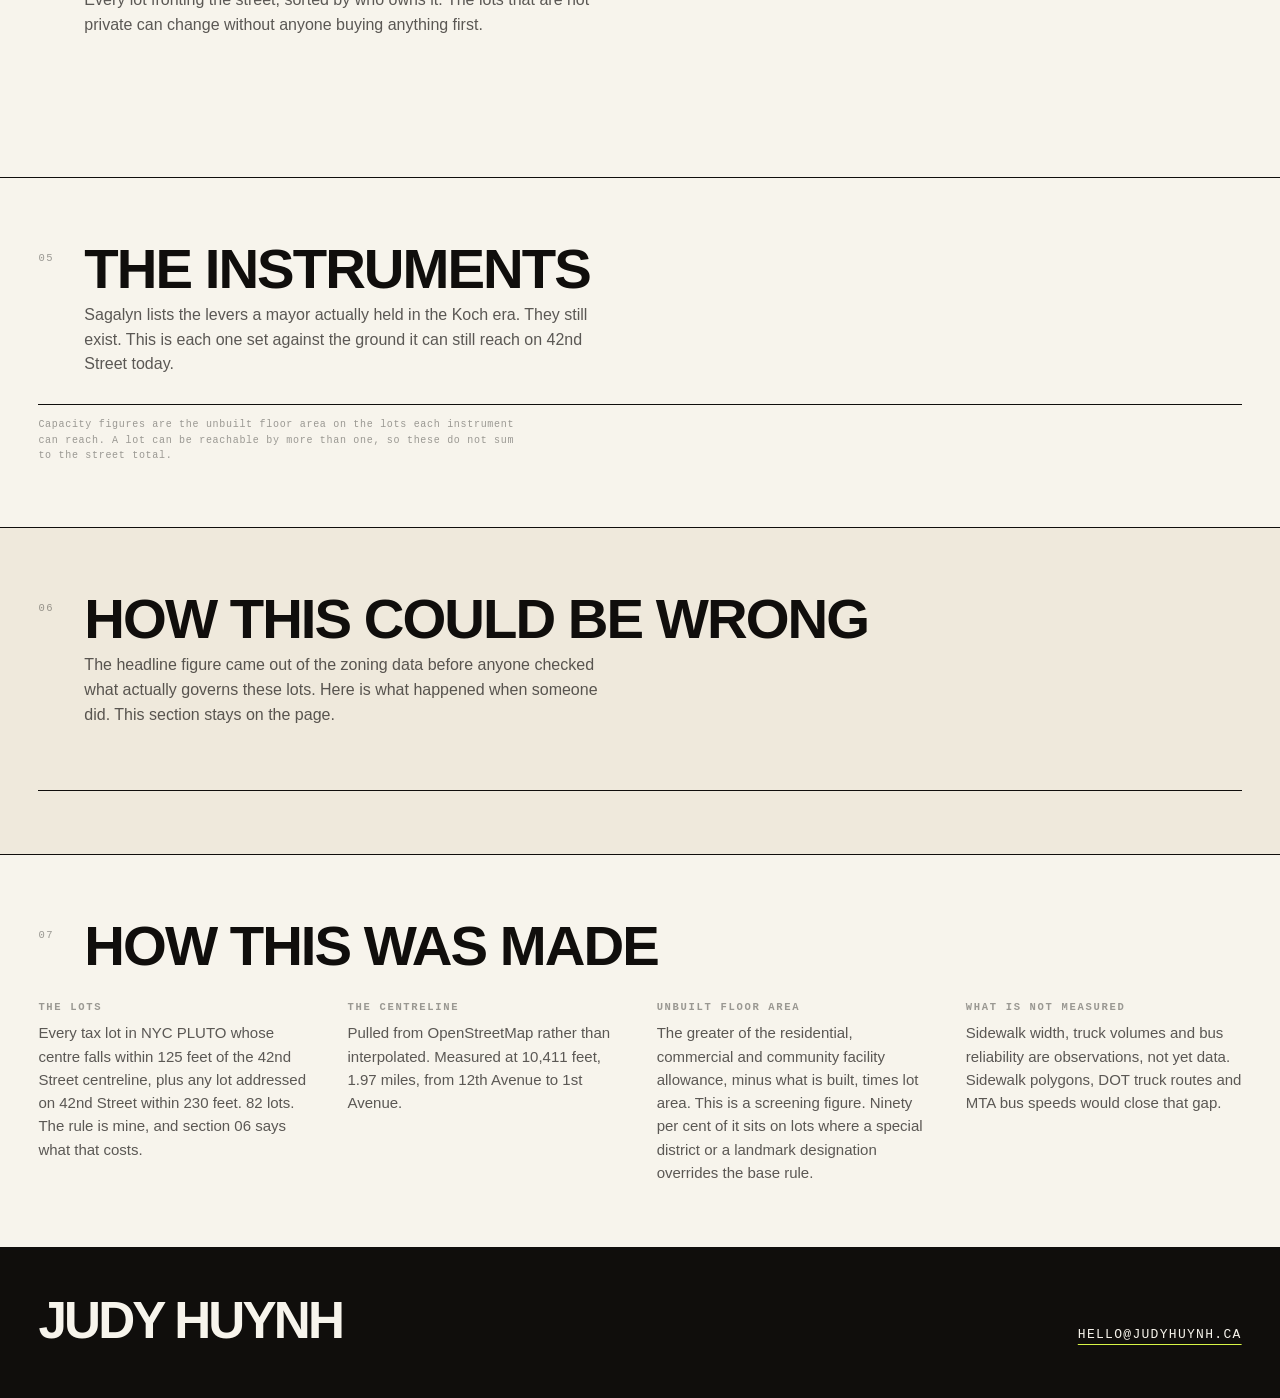
==== commit 49a2c001: "Phase 0: make the live site safe to send Audit findings wf_d32ff8e6-a66, plus the decisions Judy loc" ====
--- a/analysis/index.html
+++ b/analysis/index.html
@@ -53,7 +53,6 @@
     </h1>
 
     <div class="masthead__grid">
-      <p class="standfirst ph">Placeholder. Two or three sentences in your own words. What you notice walking this street, and why you went and pulled the parcel data instead of just saying it.</p>
       <dl class="colophon">
         <dt>Extent</dt><dd>Hudson to the East River, 1.97 miles</dd>
         <dt>Unit</dt><dd>The tax lot</dd>
@@ -94,7 +93,6 @@
         <p>Male turf. Sex shops, action movies, retail built around one appetite. The street was read nationally as the icon of urban distress, and the press and the film industry kept it that way.</p>
         <h4>What the plan was for</h4>
         <p>Sagalyn&rsquo;s point is that the redemption was assembled, not discovered. Condemnation, subsidy, negotiated deals, and a coalition that had to be held together for two decades while the market and the mayors turned over.</p>
-        <p class="hand ph">Placeholder. Your line about reading this book while living on the street it is about.</p>
       </div>
     </div>
 
@@ -130,7 +128,6 @@
           <output class="figure figure--xl" id="chapterBig">&nbsp;</output>
           <span class="figure__label" id="chapterLabel">&nbsp;</span>
           <p id="chapterBody"></p>
-          <p class="hand ph" id="chapterNote">Placeholder. Your handwritten line about this view.</p>
         </div>
 
         <div class="panel panel--lot" id="lotPanel" data-empty="true">
--- a/analysis/style.css
+++ b/analysis/style.css
@@ -9,7 +9,7 @@
   --paper:        #F7F4EC;
   --paper-warm:   #EFE9DC;
   --ink:          #100E0C;
-  --ink-60:       rgba(16,14,12,.60);
+  --ink-60:       rgba(16,14,12,.68);   /* was .60, 2.62:1 against this paper */
   --ink-40:       rgba(16,14,12,.40);
   --hair:         rgba(16,14,12,.16);
 
@@ -258,7 +258,7 @@
 .grades{ display:grid; grid-template-columns:repeat(3,1fr); gap:clamp(12px,2vw,26px); margin-bottom:clamp(26px,4vh,50px) }
 @media (max-width:820px){ .grades{ grid-template-columns:1fr } }
 .grade{ display:flex; flex-direction:column; border-top:1.5px solid var(--ink); padding-top:12px }
-.grade__bar{ height:12px; margin-bottom:14px; background:var(--volt) }
+.grade__bar{ height:12px; flex:0 0 auto; margin-bottom:14px; background:var(--volt) }
 .grade--special .grade__bar{ background:var(--flare) }
 .grade--landmark .grade__bar{ background:var(--magenta) }
 .grade .figure{ font-size:clamp(24px,3vw,38px) }
